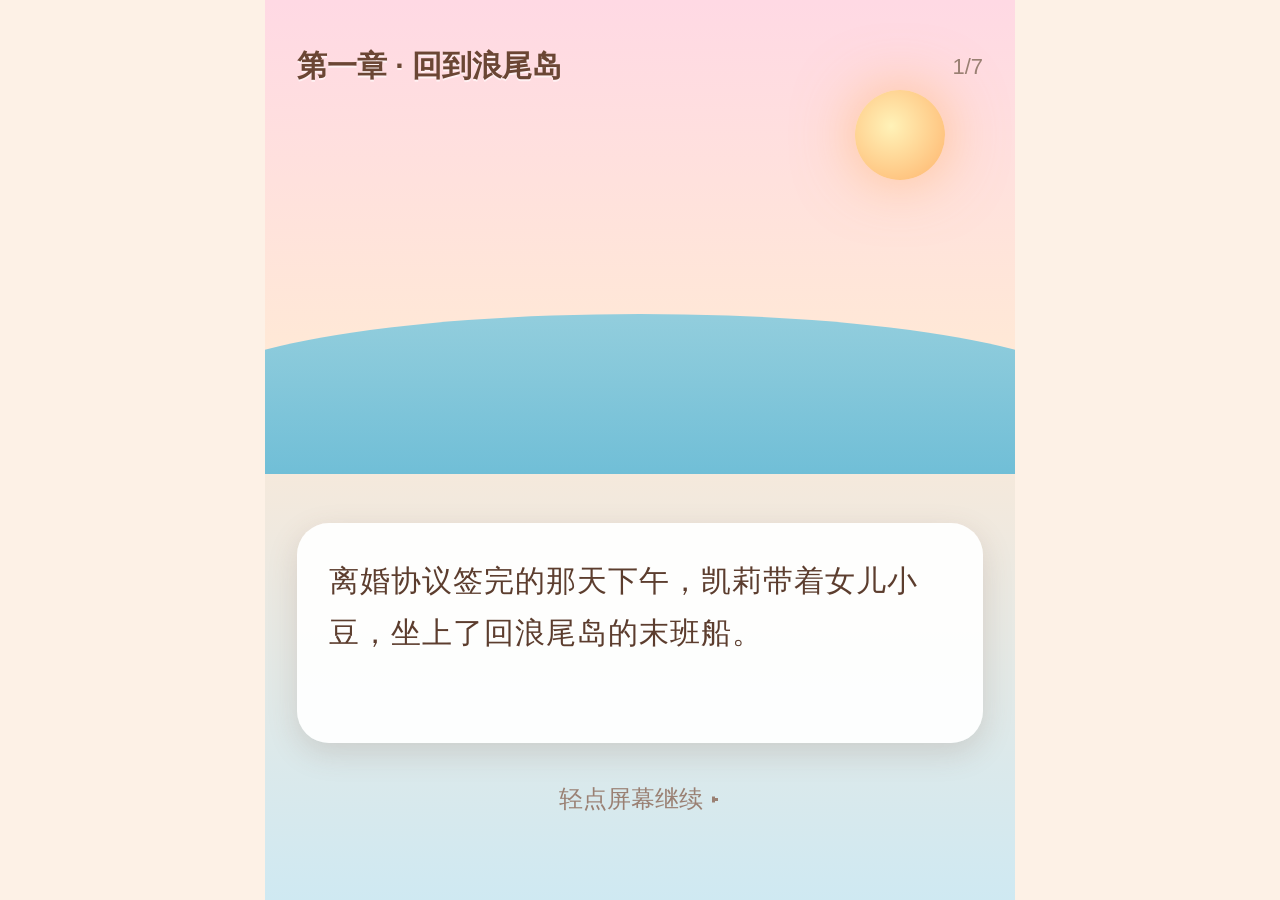
==== app/src/main/assets/www/index.html @ c302c4e8 "v1.0 初始版本：浪漫餐厅安卓版（WebView 移植） - 7×9 棋盘合成消除 + 餐厅经营完整玩法 - 7 条合成链 × 7 级、7 台可拖动生成器 - 订单/体力/自动合成/全自动合成 - " ====
<!DOCTYPE html>
<html lang="zh-CN">
<head>
<meta charset="utf-8">
<!-- 布局视口固定 750 CSS px：小程序的 1rpx = 1px，wxss 直接 rpx→px 即可 -->
<meta name="viewport" content="width=750, user-scalable=no">
<title>浪漫餐厅</title>
<link rel="stylesheet" href="css/common.css">
<link rel="stylesheet" href="css/game.css">
<link rel="stylesheet" href="css/decor.css">
<link rel="stylesheet" href="css/story.css">
<link rel="stylesheet" href="css/album.css">
</head>
<body>
<div id="app">
  <div id="screen-game" class="screen"></div>
  <div id="screen-decor" class="screen"></div>
  <div id="screen-album" class="screen"></div>
  <div id="screen-story" class="screen overlay"></div>
</div>

<script src="js/bootstrap.js"></script>
<script src="js/wx.js"></script>
<script src="js/config.js"></script>
<script src="js/engine.js"></script>
<script src="js/decor.js"></script>
<script src="js/story.js"></script>
<script src="js/store.js"></script>
<script src="js/audio.js"></script>
<script src="js/page-game.js"></script>
<script src="js/page-decor.js"></script>
<script src="js/page-album.js"></script>
<script src="js/page-story.js"></script>
<script src="js/app.js"></script>
</body>
</html>
---- app/src/main/assets/www/css/common.css ----
/* 全局基础样式（对应 app.wxss + 屏幕切换机制） */
* { margin: 0; padding: 0; box-sizing: border-box; -webkit-tap-highlight-color: transparent; }
html, body { width: 100%; height: 100%; overflow: hidden; }
body {
  font-family: -apple-system, "PingFang SC", "Microsoft YaHei", sans-serif;
  background: #fdf1e6;
  color: #5c3d2e;
  user-select: none;
  -webkit-user-select: none;
  touch-action: manipulation;
}
#app { width: 750px; height: 100vh; position: relative; overflow: hidden; margin: 0 auto; }

.screen { position: absolute; inset: 0; display: none; overflow: hidden; }
.screen.active { display: block; }
.screen.overlay { z-index: 50; }

/* wx.showToast 的兜底样式 */
#wx-toast {
  position: fixed; left: 50%; top: 46%; transform: translate(-50%, -50%) scale(0.9);
  background: rgba(60, 40, 32, 0.88); color: #fff; font-size: 26px;
  padding: 18px 34px; border-radius: 16px; z-index: 999; opacity: 0;
  pointer-events: none; transition: opacity 0.2s, transform 0.2s; max-width: 70%;
  text-align: center;
}
#wx-toast.show { opacity: 1; transform: translate(-50%, -50%) scale(1); }

/* 通用按钮（对应 app.wxss 的 btn-romantic） */
.btn-romantic {
  display: inline-flex; align-items: center; justify-content: center;
  background: linear-gradient(180deg, #ff8fa8 0%, #e8607f 100%);
  color: #fff; font-weight: 700; border-radius: 999px;
  padding: 18px 56px; font-size: 30px;
  box-shadow: 0 6px 16px rgba(232, 96, 127, 0.35);
  cursor: pointer;
}
.btn-romantic:active { transform: scale(0.96); }
---- app/src/main/assets/www/css/game.css ----
/* 浪漫餐厅 · 经营主页样式
 * 移植自 miniprogram/pages/game/game.wxss：
 *   - 所有选择器加 #screen-game 前缀作用域
 *   - 1rpx = 1px（视口 width=750），数值不变
 *   - 补充原 app.wxss 提供的 .mask / .modal / .btn-romantic / .safe-bottom（同样作用域化）
 *   - 小程序 switch / slider 组件改由 checkbox / range 模拟
 */

#screen-game .page {
  min-height: 100vh;
  background: linear-gradient(180deg, #ffe9ef 0%, #fdf1e6 34%, #f6e6d6 100%);
  display: flex;
  flex-direction: column;
  overflow: hidden;
}

/* ---------------------------------------------------------------- HUD */
#screen-game .hud {
  padding: 0 20px 10px;
}

#screen-game .hud-row {
  height: 64px;
  display: flex;
  align-items: center;
  justify-content: flex-start;   /* 整行左对齐：设置 / 金币 / 体力紧跟在店名后面 */
}

#screen-game .brand {
  display: flex;
  align-items: center;
  min-width: 0;        /* 窄屏时让店名先被压缩，别把右边的胶囊挤出屏幕 */
  flex-shrink: 1;
}
#screen-game .brand-icon {
  font-size: 34px;
}
#screen-game .brand-text {
  font-size: 32px;
  font-weight: 800;
  margin-left: 8px;
  color: #5c3d2e;
  letter-spacing: 2px;
  text-shadow: 0 2px 0 #fff;
  overflow: hidden;
  white-space: nowrap;
  text-overflow: ellipsis;
}

#screen-game .res {
  display: flex;
  align-items: center;
  margin-left: 16px;
  flex-shrink: 0;
}

#screen-game .pill {
  flex-shrink: 0;
  display: flex;
  align-items: center;
  height: 52px;
  padding: 0 18px;
  margin-left: 12px;
  border-radius: 999px;
  background: rgba(255, 255, 255, 0.94);
  box-shadow: 0 3px 10px rgba(122, 85, 64, 0.16);
  font-size: 24px;
  color: #7a5540;
}
#screen-game .pill .p-ico {
  font-size: 24px;
  margin-right: 6px;
}
#screen-game .pill .p-num {
  font-weight: 700;
  font-size: 26px;
}
#screen-game .pill .p-sub {
  margin-left: 8px;
  font-size: 20px;
  color: #b09a8c;
}
#screen-game .pill.coin .p-num {
  color: #d99520;
}
#screen-game .pill.st .p-num {
  color: #4fa3d1;
}
#screen-game .pill.st.low {
  background: #ffe6e6;
}
#screen-game .pill.st.low .p-num {
  color: #e8607f;
}

/* 体力胶囊后面的加号 */
#screen-game .p-add {
  margin-left: 10px;
  width: 34px;
  height: 34px;
  line-height: 32px;
  text-align: center;
  border-radius: 50%;
  font-size: 26px;
  font-weight: 800;
  color: #fff;
  background: linear-gradient(135deg, #ff9db4, #e8607f);
  box-shadow: 0 2px 6px rgba(232, 96, 127, 0.4);
}
#screen-game .p-add:active {
  transform: scale(0.88);
}

/* 等级 + 体力 同一排 */
#screen-game .lv-row {
  margin-top: 8px;
  height: 52px;
  display: flex;
  align-items: center;
}
#screen-game .lv-badge {
  flex-shrink: 0;
  width: 78px;
  height: 36px;
  line-height: 36px;
  text-align: center;
  border-radius: 999px;
  background: linear-gradient(135deg, #ffb36b, #ef7f57);
  color: #fff;
  font-size: 22px;
  font-weight: 800;
  box-shadow: 0 3px 8px rgba(239, 127, 87, 0.4);
}
#screen-game .exp-bar {
  flex: 1;
  height: 16px;
  margin: 0 14px;
  border-radius: 999px;
  background: rgba(255, 255, 255, 0.75);
  overflow: hidden;
  box-shadow: inset 0 1px 3px rgba(122, 85, 64, 0.18);
}
#screen-game .exp-fill {
  height: 100%;
  border-radius: 999px;
  background: linear-gradient(90deg, #ffd36b, #ff9a6b);
  transition: width 0.35s ease;
}
#screen-game .exp-text {
  flex-shrink: 0;
  font-size: 20px;
  color: #a08a7c;
  min-width: 110px;
  text-align: right;
}

/* ---------------------------------------------------------------- 订单 */
#screen-game .orders {
  display: flex;
  padding: 8px 16px 12px;
}

#screen-game .ocard {
  flex: 1;
  margin: 0 6px;
  background: linear-gradient(180deg, #fffdfa 0%, #fff4ea 100%);
  border-radius: 22px;
  padding: 10px 10px 12px;
  box-shadow: 0 6px 16px rgba(122, 85, 64, 0.14);
  position: relative;
  border: 3px solid transparent;
  overflow: hidden;
}
#screen-game .ocard.ready {
  border-color: #7fd0a8;
  box-shadow: 0 6px 18px rgba(111, 201, 176, 0.4);
}

#screen-game .o-head {
  display: flex;
  align-items: center;
}
#screen-game .o-avatar {
  font-size: 30px;
}
#screen-game .o-name {
  font-size: 22px;
  color: #7a5540;
  font-weight: 700;
  margin-left: 6px;
  overflow: hidden;
  white-space: nowrap;
  text-overflow: ellipsis;
}

#screen-game .o-items {
  display: flex;
  flex-wrap: wrap;
  margin: 8px 0 6px;
  min-height: 56px;
}
#screen-game .o-item {
  display: flex;
  flex-direction: column;
  align-items: center;
  width: 52px;
  padding: 3px 0;
  margin: 0 4px 4px 0;
  border-radius: 12px;
  background: rgba(255, 255, 255, 0.9);
  border: 2px solid #f0e0d0;
  position: relative;
}
#screen-game .o-item.ok {
  border-color: #7fd0a8;
  background: #eafaf3;
}
#screen-game .oi-icon {
  font-size: 28px;
  line-height: 32px;
}
#screen-game .oi-n {
  font-size: 17px;
  color: #a08a7c;
  line-height: 20px;
}
#screen-game .o-item.ok .oi-n {
  color: #4aa383;
}

#screen-game .o-foot {
  display: flex;
  align-items: center;
  justify-content: space-between;
}
#screen-game .o-coin {
  font-size: 22px;
  font-weight: 800;
  color: #d99520;
}
#screen-game .o-btn {
  height: 44px;
  line-height: 40px;
  padding: 0 20px;
  border-radius: 999px;
  font-size: 22px;
  font-weight: 700;
  color: #b8a599;
  background: #f2ece6;
  border: 2px solid #e6dbd0;
}
#screen-game .o-btn.on {
  color: #fff;
  background: linear-gradient(135deg, #ff9db4, #e8607f);
  border-color: transparent;
  box-shadow: 0 4px 10px rgba(232, 96, 127, 0.35);
  animation: breathe 1.4s ease-in-out infinite;
}

#screen-game .o-ready-flag {
  position: absolute;
  right: 6px;
  top: 4px;
  width: 30px;
  height: 30px;
  line-height: 30px;
  text-align: center;
  border-radius: 50%;
  background: #6fc9b0;
  color: #fff;
  font-size: 18px;
  font-weight: 800;
}

@keyframes breathe {
  0%, 100% { transform: scale(1); }
  50% { transform: scale(1.06); }
}

/* ---------------------------------------------------------------- 自动合成 */
#screen-game .autobar {
  display: flex;
  align-items: center;
  justify-content: center;
  gap: 16px;
  padding: 2px 0 6px;
}
#screen-game .btn-auto {
  display: flex;
  align-items: center;
  height: 52px;
  padding: 0 30px;
  border-radius: 999px;
  font-size: 25px;
  font-weight: 800;
  color: #fff;
  background: linear-gradient(135deg, #ffd48a 0%, #f2a03c 100%);
  border: 2px solid rgba(255, 255, 255, 0.65);
  box-shadow: 0 4px 12px rgba(226, 150, 60, 0.35);
  text-shadow: 0 1px 2px rgba(160, 100, 20, 0.25);
}
/* 全自动合成：玫红色，和「合一对」区分开 */
#screen-game .btn-auto.all {
  background: linear-gradient(135deg, #ff9fb5 0%, #e8607f 100%);
  box-shadow: 0 4px 12px rgba(232, 96, 127, 0.38);
  text-shadow: 0 1px 2px rgba(150, 40, 70, 0.28);
}
#screen-game .btn-auto:active {
  transform: scale(0.95);
  opacity: 0.92;
}
#screen-game .ba-ico {
  font-size: 26px;
  margin-right: 8px;
}
#screen-game .ba-txt {
  letter-spacing: 2px;
}

/* ---------------------------------------------------------------- 棋盘 */
#screen-game .board-wrap {
  flex: 1;
  display: flex;
  align-items: center;
  justify-content: center;
  padding: 4px 0 8px;
}

#screen-game .board {
  position: relative;
  border-radius: 26px;
  background: linear-gradient(180deg, #e8c9a8 0%, #dcb894 100%);
  box-shadow: 0 10px 28px rgba(122, 85, 64, 0.28), inset 0 2px 0 rgba(255, 255, 255, 0.5);
  padding: 0;
  overflow: hidden;
}

/* 物品层：整体重建用，自身不接收事件，事件挂在物品元素上 */
#screen-game .items-layer {
  position: absolute;
  left: 0;
  top: 0;
  width: 100%;
  height: 100%;
  pointer-events: none;
}
#screen-game .items-layer > * {
  pointer-events: auto;
}

#screen-game .cell {
  position: absolute;
  border-radius: 14px;
  background: rgba(255, 255, 255, 0.26);
  box-shadow: inset 0 1px 2px rgba(122, 85, 64, 0.14);
}
#screen-game .cell.gen-cell {
  background: rgba(120, 82, 58, 0.14);
}
#screen-game .cell.hint {
  background: rgba(111, 201, 176, 0.55);
  box-shadow: 0 0 0 3px rgba(111, 201, 176, 0.6);
}

#screen-game .item {
  position: absolute;
  padding: 4px;
  transition: transform 0.12s ease;
}
#screen-game .item-inner {
  width: 100%;
  height: 100%;
  border-radius: 16px;
  background: linear-gradient(180deg, #fffefc 0%, #fff2e4 100%);
  box-shadow: 0 4px 10px rgba(122, 85, 64, 0.22), inset 0 -3px 0 rgba(122, 85, 64, 0.08);
  display: flex;
  align-items: center;
  justify-content: center;
  position: relative;
}
#screen-game .item-icon {
  font-size: 46px;
  line-height: 1;
  filter: drop-shadow(0 2px 2px rgba(122, 85, 64, 0.2));
}
#screen-game .item-lv {
  position: absolute;
  left: 4px;
  top: 3px;
  min-width: 26px;
  height: 26px;
  line-height: 26px;
  padding: 0 5px;
  border-radius: 999px;
  background: rgba(122, 85, 64, 0.85);
  color: #fff;
  font-size: 17px;
  font-weight: 700;
  text-align: center;
}
#screen-game .item.maxlv .item-inner {
  background: linear-gradient(180deg, #fff6d8 0%, #ffe6b0 100%);
  box-shadow: 0 4px 12px rgba(213, 149, 32, 0.4), inset 0 0 0 3px #f5c85a;
}
#screen-game .item-star {
  position: absolute;
  right: 3px;
  bottom: 2px;
  font-size: 15px;
  font-weight: 800;
  color: #d99520;
}

#screen-game .item.pop .item-inner {
  animation: pop 0.36s cubic-bezier(0.34, 1.56, 0.64, 1);
}
@keyframes pop {
  0% { transform: scale(0.6); }
  55% { transform: scale(1.22); }
  100% { transform: scale(1); }
}

/* 生成器 */
#screen-game .gen {
  position: absolute;
  padding: 3px;
}
#screen-game .gen-inner {
  width: 100%;
  height: 100%;
  border-radius: 16px;
  background: linear-gradient(180deg, #8a6a52 0%, #6d4f3b 100%);
  border: 2px solid rgba(255, 216, 168, 0.55);
  box-shadow: 0 4px 10px rgba(60, 38, 28, 0.35), inset 0 2px 0 rgba(255, 255, 255, 0.18), 0 0 0 4px rgba(255, 216, 168, 0.1);
  display: flex;
  flex-direction: column;
  align-items: center;
  justify-content: center;
  position: relative;
}
#screen-game .gen-icon {
  font-size: 40px;
  line-height: 40px;
  filter: drop-shadow(0 2px 2px rgba(0, 0, 0, 0.25));
}
#screen-game .gen-name {
  font-size: 16px;
  color: #f4e3d2;
  line-height: 22px;
  margin-top: 2px;
}
#screen-game .gen-tap {
  position: absolute;
  right: 4px;
  bottom: 3px;
  font-size: 15px;
  color: #ffd9a8;
  opacity: 0.85;
}
#screen-game .gen:not(.dragging):active .gen-inner {
  transform: scale(0.94);
}
#screen-game .gen.dragging .gen-inner {
  box-shadow: 0 12px 24px rgba(60, 38, 28, 0.45), inset 0 2px 0 rgba(255, 255, 255, 0.2), 0 0 0 5px rgba(255, 216, 168, 0.28);
}

/* ---------------------------------------------------------------- 底部栏 */
#screen-game .tabbar {
  display: flex;
  padding: 10px 40px 14px;
  justify-content: space-around;
  background: rgba(255, 255, 255, 0.7);
  border-top: 2px solid rgba(255, 255, 255, 0.6);
}
#screen-game .tab {
  position: relative;
  display: flex;
  flex-direction: column;
  align-items: center;
  width: 120px;
}
#screen-game .tab-ico {
  font-size: 40px;
  line-height: 44px;
}
#screen-game .tab-txt {
  font-size: 20px;
  color: #8a7264;
  margin-top: 2px;
}
#screen-game .tab:active {
  opacity: 0.6;
}
#screen-game .dot {
  position: absolute;
  right: 22px;
  top: 0;
  width: 16px;
  height: 16px;
  border-radius: 50%;
  background: #e8607f;
  box-shadow: 0 0 0 3px rgba(232, 96, 127, 0.25);
}

/* ---------------------------------------------------------------- 反馈 */
#screen-game .floats {
  position: fixed;
  left: 0;
  right: 0;
  top: 42%;
  display: flex;
  flex-direction: column;
  align-items: center;
  pointer-events: none;
  z-index: 800;
}
#screen-game .float {
  font-size: 32px;
  font-weight: 800;
  color: #d99520;
  text-shadow: 0 2px 6px rgba(255, 255, 255, 0.9);
  animation: floatUp 1.2s ease-out forwards;
  margin-bottom: 4px;
}
#screen-game .float.merge { color: #e8607f; }
#screen-game .float.st { color: #4fa3d1; }
#screen-game .float.exp { color: #6fc9b0; }
@keyframes floatUp {
  0% { opacity: 0; transform: translateY(10px) scale(0.8); }
  20% { opacity: 1; transform: translateY(0) scale(1.1); }
  100% { opacity: 0; transform: translateY(-60px) scale(1); }
}

#screen-game .toast {
  position: fixed;
  left: 50%;
  bottom: 200px;
  transform: translateX(-50%);
  max-width: 80%;
  padding: 16px 28px;
  border-radius: 999px;
  background: rgba(74, 52, 40, 0.9);
  color: #fff8f0;
  font-size: 24px;
  text-align: center;
  z-index: 1200;
  box-shadow: 0 6px 20px rgba(60, 38, 28, 0.3);
}

/* ---------------------------------------------------------------- 遮罩 / 弹窗（来自原 app.wxss） */
#screen-game .mask {
  position: fixed;
  left: 0;
  top: 0;
  right: 0;
  bottom: 0;
  background: rgba(60, 38, 28, 0.55);
  z-index: 900;
}
#screen-game .modal {
  position: fixed;
  left: 50%;
  top: 50%;
  transform: translate(-50%, -50%);
  z-index: 1000;
  background: #fff;
  border-radius: 32px;
  box-shadow: 0 12px 36px rgba(122, 85, 64, 0.22);
  overflow: hidden;
}
/* 通用按钮（按原 app.wxss 的规格覆盖 common.css 的全局版） */
#screen-game .btn-romantic {
  background: linear-gradient(135deg, #ff9db4 0%, #e8607f 100%);
  color: #fff;
  border-radius: 999px;
  font-size: 30px;
  font-weight: 600;
  box-shadow: 0 6px 16px rgba(232, 96, 127, 0.4);
  display: flex;
  align-items: center;
  justify-content: center;
  padding: 0 32px;
  height: 76px;
  transition: transform 0.12s ease;
}
#screen-game .btn-romantic:active {
  transform: scale(0.95);
}
/* 顶部安全区适配（来自原 app.wxss） */
#screen-game .safe-bottom {
  padding-bottom: env(safe-area-inset-bottom);
}

/* 出售弹窗 */
#screen-game .sell-modal {
  width: 480px;
  padding: 40px 36px 36px;
  text-align: center;
}
#screen-game .sell-title {
  font-size: 30px;
  font-weight: 800;
  color: #5c3d2e;
}
#screen-game .sell-icon {
  font-size: 100px;
  margin: 16px 0 8px;
}
#screen-game .sell-name {
  font-size: 26px;
  color: #8a7264;
}
#screen-game .pill.gear {
  margin-left: 0;
  padding: 0 14px;
  height: 52px;
  justify-content: center;
}
#screen-game .pill.gear .p-ico {
  margin-right: 0;
  font-size: 26px;
}
#screen-game .pill.gear.off {
  background: rgba(255, 255, 255, 0.6);
}
#screen-game .pill.gear:active {
  transform: scale(0.92);
}

/* 设置面板 */
#screen-game .set-modal {
  width: 560px;
  padding: 36px 36px 32px;
}
#screen-game .set-title {
  font-size: 32px;
  font-weight: 800;
  color: #5c3d2e;
  text-align: center;
  margin-bottom: 26px;
}
#screen-game .set-row {
  display: flex;
  align-items: center;
  justify-content: space-between;
  height: 72px;
  padding: 0 4px;
  border-bottom: 2px solid #f5ece2;
}
#screen-game .set-label {
  font-size: 27px;
  color: #7a5540;
  font-weight: 600;
}
/* 说明小字 */
#screen-game .set-sub {
  font-size: 19px;
  color: #bda899;
  padding: 6px 4px 10px;
  margin-top: -6px;
}
#screen-game .set-vol {
  padding: 18px 4px 6px;
}
#screen-game .set-vol-head {
  display: flex;
  align-items: center;
  justify-content: space-between;
  margin-bottom: 6px;
}
#screen-game .set-val {
  font-size: 26px;
  font-weight: 800;
  color: #d99520;
}
#screen-game .set-slider {
  width: 100%;
  margin: 0;
}
#screen-game .set-vol-ends {
  display: flex;
  justify-content: space-between;
  font-size: 19px;
  color: #c0aa9c;
  margin-top: -4px;
}
#screen-game .set-tip {
  font-size: 20px;
  color: #b09a8c;
  text-align: center;
  margin: 18px 0 24px;
}

/* ---------------------------------------------------------------- 组件模拟 */
/* switch（原 <switch color="#e8607f">） */
#screen-game .switch {
  position: relative;
  display: inline-block;
  width: 52px;
  height: 32px;
  flex-shrink: 0;
}
#screen-game .switch input {
  display: none;
}
#screen-game .switch .sw-track {
  position: absolute;
  left: 0;
  top: 0;
  right: 0;
  bottom: 0;
  border-radius: 999px;
  background: #e9e2da;
  transition: background 0.2s ease;
}
#screen-game .switch .sw-track::after {
  content: '';
  position: absolute;
  left: 2px;
  top: 2px;
  width: 28px;
  height: 28px;
  border-radius: 50%;
  background: #fff;
  box-shadow: 0 2px 6px rgba(0, 0, 0, 0.2);
  transition: transform 0.2s ease;
}
#screen-game .switch input:checked + .sw-track {
  background: #e8607f;
}
#screen-game .switch input:checked + .sw-track::after {
  transform: translateX(20px);
}

/* slider（原 <slider block-size="24" activeColor="#e8607f" backgroundColor="#efe2d6" block-color="#e8607f">） */
#screen-game .set-slider {
  -webkit-appearance: none;
  appearance: none;
  height: 6px;
  border-radius: 999px;
  background: #efe2d6;   /* JS 会按当前值改成分段渐变，模拟 activeColor */
  outline: none;
  margin: 12px 0 10px;
}
#screen-game .set-slider::-webkit-slider-thumb {
  -webkit-appearance: none;
  appearance: none;
  width: 24px;
  height: 24px;
  border-radius: 50%;
  background: #e8607f;
  box-shadow: 0 2px 6px rgba(232, 96, 127, 0.4);
}
#screen-game .set-slider:disabled {
  opacity: 0.5;
}
---- app/src/main/assets/www/css/decor.css ----
/* 餐厅装修页样式（移植自 decor.wxss，单位已转 px，选择器加 #screen-decor 前缀） */

#screen-decor .page {
  height: 100vh;
  box-sizing: border-box;
  background: linear-gradient(180deg, #ffe9ef 0%, #fdf1e6 30%, #f6e6d6 100%);
  display: flex;
  flex-direction: column;
  overflow: hidden;
}

#screen-decor .nav {
  height: 72px;
  display: flex;
  align-items: center;
  padding: 0 28px;
  position: relative;
}
#screen-decor .back {
  width: 56px;
  height: 56px;
  line-height: 52px;
  text-align: center;
  font-size: 44px;
  font-weight: 700;
  color: #7a5540;
  background: rgba(255, 255, 255, 0.9);
  border-radius: 50%;
  box-shadow: 0 3px 10px rgba(122, 85, 64, 0.16);
}
#screen-decor .nav-title {
  position: absolute;
  left: 0;
  right: 0;
  text-align: center;
  font-size: 32px;
  font-weight: 800;
  color: #5c3d2e;
  pointer-events: none;
}
#screen-decor .nav-coin {
  margin-left: auto;
  font-size: 26px;
  font-weight: 800;
  color: #d99520;
  background: rgba(255, 255, 255, 0.9);
  padding: 6px 20px;
  border-radius: 999px;
}

/* ---------------------------------------------------------------- 房间 */
#screen-decor .room {
  flex-shrink: 0;
  position: relative;
  margin: 10px 24px 0;
  height: 480px;
  border-radius: 28px;
  overflow: hidden;
  background: #cbb9a8;
  box-shadow: 0 10px 26px rgba(122, 85, 64, 0.22);
}

#screen-decor .wallpaper {
  position: absolute;
  left: 0;
  right: 0;
  top: 0;
  bottom: 0;
  background:
    repeating-linear-gradient(90deg, rgba(255, 255, 255, 0.06) 0 24px, rgba(0, 0, 0, 0.05) 24px 48px),
    #c3b09e;
}
#screen-decor .room.walled .wallpaper {
  background:
    repeating-linear-gradient(90deg, rgba(255, 255, 255, 0.5) 0 26px, rgba(255, 214, 224, 0.5) 26px 52px),
    linear-gradient(180deg, #fff4e8 0%, #ffe6ec 100%);
}

#screen-decor .floor {
  position: absolute;
  left: 0;
  right: 0;
  bottom: 0;
  height: 90px;
  background: #9c8a7a;
  display: flex;
  align-items: center;
  justify-content: center;
  transition: background 0.4s ease;
}
#screen-decor .floor.done {
  background:
    repeating-linear-gradient(90deg, #d9a76a 0 46px, #c9965a 46px 48px),
    linear-gradient(180deg, #e0b478, #c9965a);
}
#screen-decor .f-hint {
  font-size: 18px;
  color: #efe4d8;
}

#screen-decor .part {
  position: absolute;
  border-radius: 18px;
  display: flex;
  flex-direction: column;
  align-items: center;
  justify-content: center;
  background: rgba(255, 255, 255, 0.42);
  border: 2px dashed rgba(122, 85, 64, 0.4);
  overflow: hidden;
}
#screen-decor .part .p-ico {
  font-size: 46px;
  opacity: 0.32;
  filter: grayscale(1);
  line-height: 1.1;
}
#screen-decor .part .p-hint {
  font-size: 17px;
  color: #7a6255;
  opacity: 0.8;
  text-align: center;
  padding: 0 6px;
}
#screen-decor .part.done {
  background: rgba(255, 255, 255, 0.92);
  border: 3px solid rgba(232, 96, 127, 0.35);
  box-shadow: 0 6px 14px rgba(122, 85, 64, 0.18);
}
#screen-decor .part.done .p-ico {
  opacity: 1;
  filter: none;
  font-size: 54px;
  filter: drop-shadow(0 3px 4px rgba(122, 85, 64, 0.25));
}
#screen-decor .p-label {
  font-size: 16px;
  font-weight: 800;
  color: #e8607f;
  letter-spacing: 2px;
}

/* 只改透明度：部分元素靠 transform: translateX(-50%) 居中，覆盖 transform 会跑位 */
#screen-decor .part:active,
#screen-decor .floor:active {
  opacity: 0.7;
}

#screen-decor .p-sign { left: 50%; transform: translateX(-50%); top: 14px; width: 320px; height: 58px; }
#screen-decor .p-lamp { left: 50%; transform: translateX(-50%); top: 82px; width: 90px; height: 58px; }
#screen-decor .p-window { left: 24px; top: 110px; width: 200px; height: 150px; }
#screen-decor .p-flowers { left: 34px; top: 268px; width: 180px; height: 52px; }
#screen-decor .p-piano { left: 24px; bottom: 110px; width: 140px; height: 72px; }
#screen-decor .p-terrace { right: 24px; top: 100px; width: 180px; height: 200px; }
#screen-decor .p-kitchen { right: 215px; top: 118px; width: 130px; height: 104px; }
#screen-decor .p-garden { right: 215px; top: 228px; width: 130px; height: 74px; }
#screen-decor .p-counter { left: 50%; transform: translateX(-50%); bottom: 100px; width: 240px; height: 82px; }
#screen-decor .p-seats { left: 172px; bottom: 110px; width: 70px; height: 72px; }
#screen-decor .p-stage { right: 24px; bottom: 100px; width: 130px; height: 82px; }

#screen-decor .p-window.done {
  background: linear-gradient(180deg, #bfe6f5 0%, #ffe9c9 100%);
}
#screen-decor .p-terrace.done {
  background: linear-gradient(180deg, #ffe1c2 0%, #bfe6f5 100%);
}

#screen-decor .cat, #screen-decor .host {
  position: absolute;
  bottom: 16px;
  filter: drop-shadow(0 3px 4px rgba(0, 0, 0, 0.2));
}
#screen-decor .cat { right: 30px; }
#screen-decor .host { left: 36px; }
#screen-decor .cat .p-ico, #screen-decor .host .p-ico, #screen-decor .host-ico {
  font-size: 46px;
}

/* ---------------------------------------------------------------- 线索条 */
#screen-decor .clue-bar {
  margin: 16px 24px 0;
  padding: 16px 24px;
  border-radius: 20px;
  background: linear-gradient(135deg, #4a3a52, #2f2a3a);
  display: flex;
  align-items: center;
  box-shadow: 0 6px 16px rgba(47, 42, 58, 0.3);
}
#screen-decor .cb-ico { font-size: 30px; }
#screen-decor .cb-txt {
  font-size: 24px;
  color: #f3e9dd;
  margin-left: 12px;
  font-weight: 600;
}
#screen-decor .cb-more {
  margin-left: auto;
  font-size: 22px;
  color: #ffb3c7;
}

/* ---------------------------------------------------------------- 清单 */
/* scroll-view -> 普通 div + overflow-y:auto */
#screen-decor .list {
  flex: 1;
  min-height: 0;    /* 关键：不设这条列表会被内容撑开，内部滚动失效 */
  margin-top: 14px;
  padding: 0 24px;
  overflow-y: auto;
  -webkit-overflow-scrolling: touch;
}

#screen-decor .dcard {
  background: #fff;
  border-radius: 24px;
  padding: 20px 22px;
  margin-bottom: 16px;
  box-shadow: 0 6px 16px rgba(122, 85, 64, 0.12);
  border: 3px solid transparent;
}
#screen-decor .dcard.ready {
  border-color: #ffb3c7;
  box-shadow: 0 6px 18px rgba(232, 96, 127, 0.22);
}
#screen-decor .dcard.done {
  opacity: 0.72;
}
#screen-decor .dcard.hl {
  border-color: #ffb3c7;
  box-shadow: 0 0 0 6px rgba(232, 96, 127, 0.18), 0 8px 20px rgba(232, 96, 127, 0.22);
  animation: hlPulse 0.8s ease-out;
}
@keyframes hlPulse {
  0% { transform: scale(0.98); }
  60% { transform: scale(1.015); }
  100% { transform: scale(1); }
}

#screen-decor .d-head {
  display: flex;
  align-items: center;
}
#screen-decor .d-name {
  font-size: 28px;
  font-weight: 800;
  color: #5c3d2e;
}
#screen-decor .d-tag {
  margin-left: auto;
  font-size: 20px;
  padding: 4px 16px;
  border-radius: 999px;
  background: #f2ece6;
  color: #a08a7c;
}
#screen-decor .d-tag.ready { background: #ffe0e7; color: #e8607f; }
#screen-decor .d-tag.lack { background: #fff2d9; color: #d99520; }
#screen-decor .d-tag.coin { background: #ffe9e9; color: #d9534f; }
#screen-decor .d-tag.lock { background: #eceff3; color: #8b98a8; }

#screen-decor .d-desc {
  font-size: 22px;
  color: #9a8073;
  margin: 8px 0 12px;
  line-height: 34px;
}

#screen-decor .d-req {
  display: flex;
  flex-wrap: wrap;
}
#screen-decor .req {
  display: flex;
  align-items: center;
  padding: 6px 14px;
  margin: 0 10px 8px 0;
  border-radius: 14px;
  background: #f7f1ea;
  border: 2px solid #ece2d8;
}
#screen-decor .req.ok {
  background: #eafaf3;
  border-color: #a9e2c9;
}
#screen-decor .r-ico { font-size: 28px; }
#screen-decor .r-n { font-size: 20px; color: #a08a7c; margin-left: 6px; }
#screen-decor .req.ok .r-n { color: #4aa383; }

#screen-decor .d-foot {
  display: flex;
  align-items: center;
  margin-top: 6px;
}
#screen-decor .d-cost {
  font-size: 26px;
  font-weight: 800;
  color: #d99520;
}
#screen-decor .d-btn {
  margin-left: auto;
  height: 60px;
  line-height: 56px;
  padding: 0 30px;
  border-radius: 999px;
  background: #f2ece6;
  color: #b8a599;
  font-size: 24px;
  font-weight: 700;
  border: 2px solid #e6dbd0;
}
#screen-decor .d-btn.on {
  color: #fff;
  background: linear-gradient(135deg, #ff9db4, #e8607f);
  border-color: transparent;
  box-shadow: 0 5px 12px rgba(232, 96, 127, 0.35);
}

#screen-decor .pad { height: 40px; }

/* ---------------------------------------------------------------- 弹窗 */
/* 遮罩与居中弹窗（对应 app.wxss 的 .mask / .modal，本页自带作用域版本） */
#screen-decor .mask {
  position: fixed;
  left: 0;
  top: 0;
  right: 0;
  bottom: 0;
  background: rgba(60, 38, 28, 0.55);
  z-index: 900;
}
#screen-decor .modal {
  position: fixed;
  left: 50%;
  top: 50%;
  transform: translate(-50%, -50%);
  z-index: 1000;
  background: #fff;
  border-radius: 32px;
  box-shadow: 0 12px 36px rgba(122, 85, 64, 0.22);
  overflow: hidden;
}

/* 按钮在弹窗内的尺寸对齐 app.wxss（common.css 的全局按钮尺寸不同） */
#screen-decor .btn-romantic {
  height: 76px;
  padding: 0 32px;
  font-size: 30px;
  font-weight: 600;
  box-sizing: border-box;
}
#screen-decor .btn-romantic.ghost {
  background: rgba(255, 255, 255, 0.86);
  color: #e8607f;
  box-shadow: 0 2px 8px rgba(122, 85, 64, 0.12);
  border: 2px solid rgba(232, 96, 127, 0.28);
}

#screen-decor .cf {
  width: 560px;
  padding: 34px 32px 30px;
  text-align: center;
}
#screen-decor .cf-title {
  font-size: 32px;
  font-weight: 800;
  color: #5c3d2e;
}
#screen-decor .cf-desc {
  font-size: 24px;
  color: #9a8073;
  margin: 10px 0 20px;
  line-height: 36px;
}
#screen-decor .cf-req {
  display: flex;
  flex-direction: column;
  align-items: flex-start;
  background: #fdf6ee;
  border-radius: 18px;
  padding: 16px 20px;
}
#screen-decor .cf-req-item {
  display: flex;
  align-items: center;
  padding: 6px 0;
}
#screen-decor .cf-n {
  font-size: 24px;
  color: #7a5540;
  margin-left: 10px;
}
#screen-decor .cf-btns {
  display: flex;
  margin-top: 26px;
}
#screen-decor .cf-btns .btn-romantic {
  flex: 1;
  margin: 0 10px;
}

#screen-decor .clue-modal {
  width: 560px;
  padding: 34px 32px 30px;
}
#screen-decor .clue-title {
  font-size: 30px;
  font-weight: 800;
  color: #4a3a52;
  margin-bottom: 16px;
}
#screen-decor .clue-item {
  font-size: 24px;
  color: #6c5f52;
  line-height: 42px;
}

#screen-decor .toast {
  position: fixed;
  left: 50%;
  bottom: 160px;
  transform: translateX(-50%);
  padding: 16px 28px;
  border-radius: 999px;
  background: rgba(74, 52, 40, 0.9);
  color: #fff8f0;
  font-size: 24px;
  z-index: 1200;
  max-width: 76%;
  text-align: center;
}
---- app/src/main/assets/www/css/story.css ----
/* 剧情页样式：移植自 pages/story/story.wxss（rpx→px，选择器加 #screen-story 前缀） */
#screen-story .story {
  min-height: 100vh;
  position: relative;
  background: linear-gradient(180deg, #ffd9e4 0%, #ffe9d6 40%, #cfe9f2 100%);
  overflow: hidden;
}

#screen-story .sky {
  position: absolute;
  left: 0;
  right: 0;
  top: 0;
  height: 46%;
}
#screen-story .sun {
  position: absolute;
  right: 70px;
  top: 90px;
  width: 90px;
  height: 90px;
  border-radius: 50%;
  background: radial-gradient(circle at 40% 40%, #fff2b8, #ffb36b);
  box-shadow: 0 0 60px rgba(255, 179, 107, 0.7);
}
#screen-story .sea {
  position: absolute;
  left: -10%;
  right: -10%;
  bottom: -60px;
  height: 160px;
  border-radius: 50% 50% 0 0;
  background: linear-gradient(180deg, #7fc9de, #59b7d6);
  opacity: 0.85;
}

#screen-story .topbar {
  position: relative;
  display: flex;
  align-items: center;
  justify-content: space-between;
  padding: 16px 32px;
}
#screen-story .title {
  font-size: 30px;
  font-weight: 800;
  color: #6b4634;
  text-shadow: 0 2px 0 rgba(255, 255, 255, 0.6);
}
#screen-story .progress {
  font-size: 22px;
  color: #9a8073;
}

#screen-story .stage {
  position: relative;
  height: 420px;
  display: flex;
  align-items: flex-end;
  justify-content: center;
}
#screen-story .actor {
  display: flex;
  flex-direction: column;
  align-items: center;
}
#screen-story .actor.hide {
  opacity: 0;
}
#screen-story .avatar {
  font-size: 170px;
  line-height: 1;
  filter: drop-shadow(0 8px 14px rgba(122, 85, 64, 0.28));
  animation: bob 2.6s ease-in-out infinite;
}
#screen-story .who {
  margin-top: 8px;
  padding: 4px 22px;
  border-radius: 999px;
  background: rgba(255, 255, 255, 0.9);
  font-size: 24px;
  font-weight: 700;
  color: #7a5540;
  box-shadow: 0 3px 10px rgba(122, 85, 64, 0.16);
}
@keyframes bob {
  0%, 100% { transform: translateY(0); }
  50% { transform: translateY(-10px); }
}

#screen-story .dialog {
  position: relative;
  margin: 0 32px;
  min-height: 220px;
  padding: 32px 32px 36px;
  border-radius: 32px;
  background: rgba(255, 255, 255, 0.94);
  box-shadow: 0 10px 30px rgba(122, 85, 64, 0.18);
}
#screen-story .dialog .text {
  font-size: 30px;
  line-height: 52px;
  color: #5c3d2e;
  letter-spacing: 1px;
}
#screen-story .caret {
  position: absolute;
  right: 34px;
  bottom: 26px;
  width: 12px;
  height: 30px;
  background: #e8607f;
  animation: blink 0.7s steps(1) infinite;
}
@keyframes blink {
  0%, 50% { opacity: 1; }
  51%, 100% { opacity: 0; }
}

#screen-story .foot {
  margin-top: 40px;
  display: flex;
  flex-direction: column;
  align-items: center;
}
#screen-story .tip {
  font-size: 24px;
  color: #9a8073;
  animation: story-breathe 1.6s ease-in-out infinite;
}
/* 原版 breathe 定义在 game.wxss（小程序 wxss 全局生效）；这里就近复制并改名，避免与 game.css 冲突 */
@keyframes story-breathe {
  0%, 100% { transform: scale(1); }
  50% { transform: scale(1.06); }
}
#screen-story .done-foot {
  flex-direction: row;
  justify-content: center;
}
#screen-story .done-foot .btn-romantic {
  margin: 0 16px;
  min-width: 240px;
}
/* app.wxss 的 .btn-romantic.ghost（common.css 不含此变体，就近补齐） */
#screen-story .btn-romantic.ghost {
  background: rgba(255, 255, 255, 0.86);
  color: #e8607f;
  box-shadow: 0 4px 12px rgba(122, 85, 64, 0.14);
}
---- app/src/main/assets/www/css/album.css ----
/* 图鉴页样式：移植自 pages/album/album.wxss（rpx→px，选择器加 #screen-album 前缀） */
#screen-album .page {
  min-height: 100vh;
  background: linear-gradient(180deg, #ffe9ef 0%, #fdf1e6 30%, #f6e6d6 100%);
  display: flex;
  flex-direction: column;
}

#screen-album .nav {
  height: 72px;
  display: flex;
  align-items: center;
  padding: 0 28px;
  position: relative;
}
#screen-album .back {
  width: 56px;
  height: 56px;
  line-height: 52px;
  text-align: center;
  font-size: 44px;
  font-weight: 700;
  color: #7a5540;
  background: rgba(255, 255, 255, 0.9);
  border-radius: 50%;
  box-shadow: 0 3px 10px rgba(122, 85, 64, 0.16);
  cursor: pointer;
}
#screen-album .nav-title {
  position: absolute;
  left: 0;
  right: 0;
  text-align: center;
  font-size: 32px;
  font-weight: 800;
  color: #5c3d2e;
  pointer-events: none;
}
#screen-album .nav-num {
  margin-left: auto;
  font-size: 26px;
  font-weight: 800;
  color: #e8607f;
}

#screen-album .summary {
  margin: 16px 24px;
  padding: 24px 28px;
  background: #fff;
  border-radius: 24px;
  box-shadow: 0 6px 16px rgba(122, 85, 64, 0.12);
  display: flex;
  align-items: center;
}
#screen-album .ring {
  width: 110px;
  height: 110px;
  border-radius: 50%;
  background: conic-gradient(#ff9db4 0turn, #ffd6e0 1turn);
  display: flex;
  align-items: center;
  justify-content: center;
  box-shadow: 0 4px 12px rgba(232, 96, 127, 0.25);
}
#screen-album .ring-num {
  width: 84px;
  height: 84px;
  line-height: 84px;
  text-align: center;
  border-radius: 50%;
  background: #fff;
  font-size: 26px;
  font-weight: 800;
  color: #e8607f;
}
#screen-album .sum-txt {
  margin-left: 24px;
  flex: 1;
}
#screen-album .sum-line {
  font-size: 27px;
  color: #7a5540;
  font-weight: 600;
}
#screen-album .hl {
  color: #e8607f;
  font-size: 32px;
  font-weight: 800;
}
#screen-album .sum-sub {
  font-size: 20px;
  color: #a08a7c;
  margin-top: 6px;
}

/* 原 scroll-view scroll-y：Web 端用 overflow-y 滚动 */
#screen-album .body {
  flex: 1;
  padding: 0 24px;
  overflow-y: auto;
}

#screen-album .group {
  background: #fff;
  border-radius: 24px;
  padding: 20px 22px;
  margin-bottom: 16px;
  box-shadow: 0 6px 16px rgba(122, 85, 64, 0.1);
}
#screen-album .g-head {
  display: flex;
  align-items: center;
  margin-bottom: 12px;
}
#screen-album .g-name {
  font-size: 27px;
  font-weight: 800;
  color: #5c3d2e;
}
#screen-album .g-num {
  margin-left: auto;
  font-size: 22px;
  color: #a08a7c;
}

#screen-album .g-items {
  display: flex;
  flex-wrap: wrap;
}
#screen-album .cell {
  width: 120px;
  padding: 12px 0 10px;
  margin: 0 8px 12px 0;
  border-radius: 18px;
  background: #f7f1ea;
  display: flex;
  flex-direction: column;
  align-items: center;
  opacity: 0.5;
}
#screen-album .cell.got {
  opacity: 1;
  background: linear-gradient(180deg, #fffdf8 0%, #fff0e2 100%);
  box-shadow: 0 4px 10px rgba(122, 85, 64, 0.14);
}
#screen-album .c-ico {
  font-size: 44px;
  line-height: 1.1;
}
#screen-album .c-name {
  font-size: 18px;
  color: #7a5540;
  margin-top: 4px;
  text-align: center;
}
#screen-album .c-lv {
  font-size: 16px;
  color: #c0ac9c;
}

#screen-album .pad { height: 40px; }
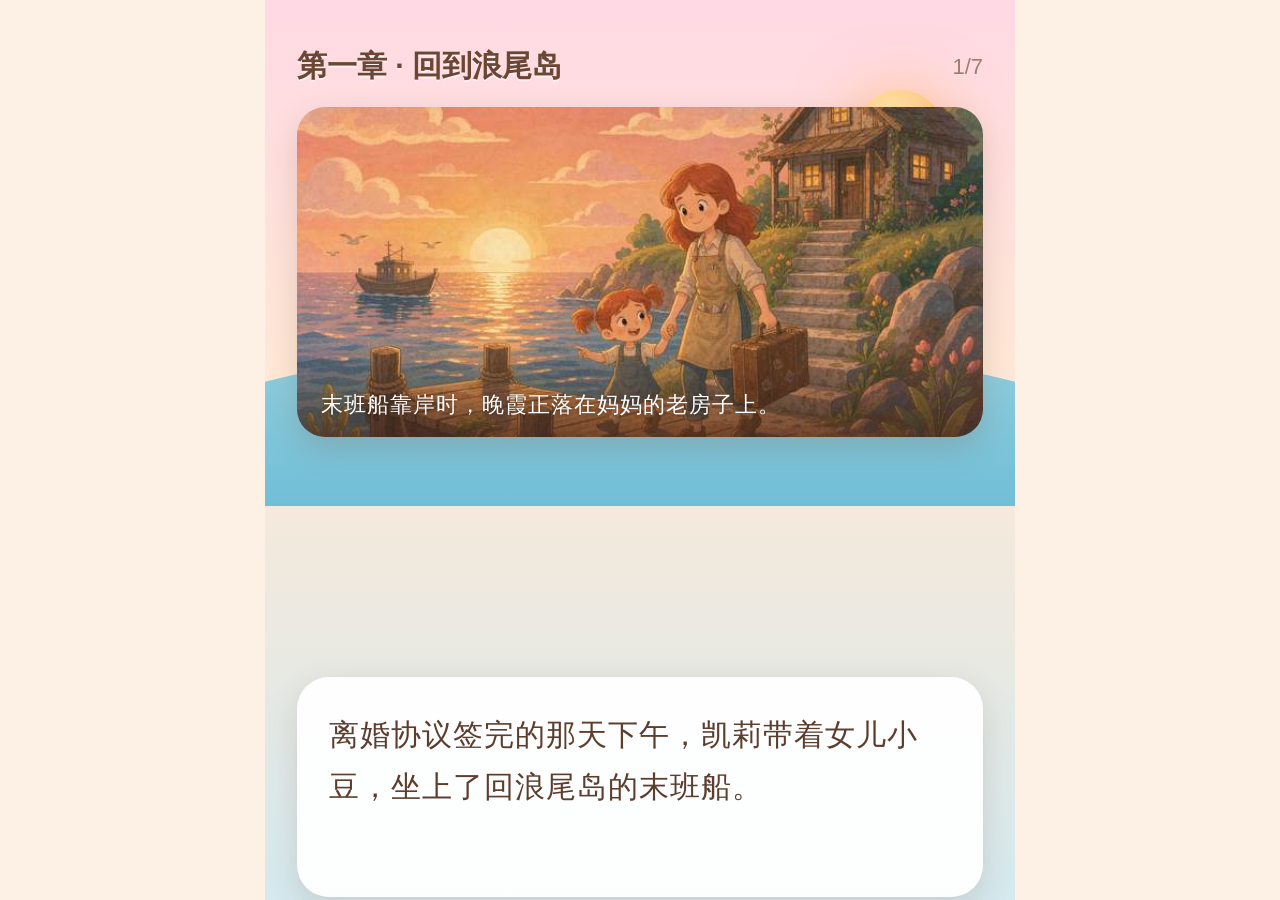
==== commit 6f7c600a: "v1.6 品牌改名熊家餐厅 + 生成物飞入动画 + 图鉴滑动修复 - 全量改名：浪漫餐厅 -> 熊家餐厅（标题/品牌名/分享/剧情台词/应用名） - 点击生成器：物品抛物线飞入目标格，落地弹出（Web" ====
--- a/app/src/main/assets/www/index.html
+++ b/app/src/main/assets/www/index.html
@@ -4,7 +4,7 @@
 <meta charset="utf-8">
 <!-- 布局视口固定 750 CSS px：小程序的 1rpx = 1px，wxss 直接 rpx→px 即可 -->
 <meta name="viewport" content="width=750, user-scalable=no">
-<title>浪漫餐厅</title>
+<title>熊家餐厅</title>
 <link rel="stylesheet" href="css/common.css">
 <link rel="stylesheet" href="css/game.css">
 <link rel="stylesheet" href="css/decor.css">
--- a/app/src/main/assets/www/css/game.css
+++ b/app/src/main/assets/www/css/game.css
@@ -1,4 +1,4 @@
-/* 浪漫餐厅 · 经营主页样式
+/* 熊家餐厅 · 经营主页样式
  * 移植自 miniprogram/pages/game/game.wxss：
  *   - 所有选择器加 #screen-game 前缀作用域
  *   - 1rpx = 1px（视口 width=750），数值不变
@@ -154,96 +154,148 @@
   text-align: right;
 }
 
-/* ---------------------------------------------------------------- 订单 */
+/* ---------------------------------------------------------------- 订单（v1.5 紧凑备菜区） */
 #screen-game .orders {
   display: flex;
-  padding: 8px 16px 12px;
+  padding: 6px 12px 8px;
 }
 
 #screen-game .ocard {
   flex: 1;
-  margin: 0 6px;
+  margin: 0 4px;
   background: linear-gradient(180deg, #fffdfa 0%, #fff4ea 100%);
-  border-radius: 22px;
-  padding: 10px 10px 12px;
-  box-shadow: 0 6px 16px rgba(122, 85, 64, 0.14);
+  border-radius: 16px;
+  padding: 6px 6px 5px;
+  box-shadow: 0 4px 12px rgba(122, 85, 64, 0.12);
   position: relative;
-  border: 3px solid transparent;
+  border: 2px solid transparent;
   overflow: hidden;
 }
 #screen-game .ocard.ready {
   border-color: #7fd0a8;
-  box-shadow: 0 6px 18px rgba(111, 201, 176, 0.4);
-}
-
+  box-shadow: 0 4px 14px rgba(111, 201, 176, 0.4);
+}
+
+/* 头像行：压在托盘上方（z-index） */
 #screen-game .o-head {
   display: flex;
   align-items: center;
+  position: relative;
+  z-index: 2;
 }
 #screen-game .o-avatar {
-  font-size: 30px;
+  font-size: 26px;
+}
+#screen-game .o-face {
+  width: 52px;
+  height: 52px;
+  border-radius: 50%;
+  object-fit: cover;
+  display: block;
+  box-shadow: 0 2px 6px rgba(122, 85, 64, 0.28);
+  border: 2px solid #fff;
 }
 #screen-game .o-name {
-  font-size: 22px;
+  font-size: 19px;
   color: #7a5540;
   font-weight: 700;
-  margin-left: 6px;
+  margin-left: 4px;
   overflow: hidden;
   white-space: nowrap;
   text-overflow: ellipsis;
 }
 
+/* 白色快餐托盘：上沿负边距压住头像底部，形成自然重叠 */
+#screen-game .o-plate {
+  position: relative;
+  margin: -12px 0 0;
+}
+#screen-game .plate-img {
+  width: 100%;
+  display: block;
+  pointer-events: none;
+  -webkit-user-drag: none;
+  user-select: none;
+}
 #screen-game .o-items {
+  position: absolute;
+  left: 0;
+  right: 0;
+  top: 0;
+  bottom: 0;
   display: flex;
   flex-wrap: wrap;
-  margin: 8px 0 6px;
-  min-height: 56px;
-}
+  align-items: center;
+  justify-content: center;
+  padding: 0 2px;
+}
+/* 托盘物品：可点击，右下角数量角标 */
 #screen-game .o-item {
   display: flex;
   flex-direction: column;
   align-items: center;
-  width: 52px;
-  padding: 3px 0;
-  margin: 0 4px 4px 0;
-  border-radius: 12px;
-  background: rgba(255, 255, 255, 0.9);
-  border: 2px solid #f0e0d0;
+  width: 38px;
+  margin: 0 1px;
   position: relative;
-}
-#screen-game .o-item.ok {
-  border-color: #7fd0a8;
-  background: #eafaf3;
+  cursor: pointer;
+  -webkit-tap-highlight-color: transparent;
+}
+#screen-game .o-item:active {
+  transform: scale(0.88);
+}
+#screen-game .o-item.ok .oi-img {
+  filter: drop-shadow(0 0 5px rgba(111, 201, 176, 0.9));
 }
 #screen-game .oi-icon {
-  font-size: 28px;
+  font-size: 32px;
+  line-height: 36px;
+}
+#screen-game .oi-img {
+  width: 36px;
+  height: 36px;
+  object-fit: contain;
+  display: block;
+  pointer-events: none;
+  -webkit-user-drag: none;
+  user-select: none;
+}
+#screen-game .oi-n {
+  position: absolute;
+  right: -6px;
+  bottom: -5px;
+  min-width: 18px;
+  padding: 0 3px;
+  box-sizing: border-box;
+  text-align: center;
+  font-size: 12px;
+  line-height: 16px;
+  border-radius: 999px;
+  color: #fff;
+  background: rgba(96, 66, 50, 0.78);
+  box-shadow: 0 1px 2px rgba(122, 85, 64, 0.3);
+}
+#screen-game .o-item.ok .oi-n {
+  background: #4aa383;
+  font-weight: 700;
+}
+
+#screen-game .o-foot {
+  display: flex;
+  align-items: center;
+  justify-content: space-between;
+  margin-top: 2px;
+}
+#screen-game .o-coin {
+  font-size: 19px;
+  font-weight: 800;
+  color: #d99520;
+}
+#screen-game .o-btn {
+  height: 36px;
   line-height: 32px;
-}
-#screen-game .oi-n {
-  font-size: 17px;
-  color: #a08a7c;
-  line-height: 20px;
-}
-#screen-game .o-item.ok .oi-n {
-  color: #4aa383;
-}
-
-#screen-game .o-foot {
-  display: flex;
-  align-items: center;
-  justify-content: space-between;
-}
-#screen-game .o-coin {
-  font-size: 22px;
-  font-weight: 800;
-  color: #d99520;
-}
-#screen-game .o-btn {
-  height: 44px;
-  line-height: 40px;
-  padding: 0 20px;
-  border-radius: 999px;
-  font-size: 22px;
+  padding: 0 14px;
+  border-radius: 999px;
+  font-size: 19px;
   font-weight: 700;
   color: #b8a599;
   background: #f2ece6;
@@ -283,15 +335,15 @@
   align-items: center;
   justify-content: center;
   gap: 16px;
-  padding: 2px 0 6px;
+  padding: 2px 0 4px;
 }
 #screen-game .btn-auto {
   display: flex;
   align-items: center;
-  height: 52px;
-  padding: 0 30px;
-  border-radius: 999px;
-  font-size: 25px;
+  height: 48px;
+  padding: 0 28px;
+  border-radius: 999px;
+  font-size: 23px;
   font-weight: 800;
   color: #fff;
   background: linear-gradient(135deg, #ffd48a 0%, #f2a03c 100%);
@@ -370,9 +422,6 @@
 #screen-game .item-inner {
   width: 100%;
   height: 100%;
-  border-radius: 16px;
-  background: linear-gradient(180deg, #fffefc 0%, #fff2e4 100%);
-  box-shadow: 0 4px 10px rgba(122, 85, 64, 0.22), inset 0 -3px 0 rgba(122, 85, 64, 0.08);
   display: flex;
   align-items: center;
   justify-content: center;
@@ -382,6 +431,15 @@
   font-size: 46px;
   line-height: 1;
   filter: drop-shadow(0 2px 2px rgba(122, 85, 64, 0.2));
+}
+#screen-game .item-img {
+  width: 100%;
+  height: 100%;
+  object-fit: contain;
+  pointer-events: none;
+  -webkit-user-drag: none;
+  user-select: none;
+  filter: drop-shadow(0 3px 3px rgba(122, 85, 64, 0.25));
 }
 #screen-game .item-lv {
   position: absolute;
@@ -398,9 +456,8 @@
   font-weight: 700;
   text-align: center;
 }
-#screen-game .item.maxlv .item-inner {
-  background: linear-gradient(180deg, #fff6d8 0%, #ffe6b0 100%);
-  box-shadow: 0 4px 12px rgba(213, 149, 32, 0.4), inset 0 0 0 3px #f5c85a;
+#screen-game .item.maxlv .item-img {
+  filter: drop-shadow(0 0 7px rgba(245, 200, 90, 0.95)) drop-shadow(0 3px 3px rgba(122, 85, 64, 0.25));
 }
 #screen-game .item-star {
   position: absolute;
@@ -418,6 +475,21 @@
   0% { transform: scale(0.6); }
   55% { transform: scale(1.22); }
   100% { transform: scale(1); }
+}
+
+/* v1.6 生成物飞入动画：从生成器跳到目标格的飞行元素 */
+#screen-game .fly-item {
+  position: absolute;
+  z-index: 5;
+  pointer-events: none;
+  will-change: transform;
+}
+#screen-game .fly-item img {
+  width: 100%;
+  height: 100%;
+  object-fit: contain;
+  display: block;
+  filter: drop-shadow(0 4px 6px rgba(60, 38, 28, 0.4));
 }
 
 /* 生成器 */
@@ -442,6 +514,16 @@
   font-size: 40px;
   line-height: 40px;
   filter: drop-shadow(0 2px 2px rgba(0, 0, 0, 0.25));
+}
+#screen-game .gen-img {
+  width: 88%;
+  height: 72%;
+  object-fit: contain;
+  border-radius: 12px;
+  animation: genGlow 1.9s ease-in-out infinite;
+  pointer-events: none;
+  -webkit-user-drag: none;
+  user-select: none;
 }
 #screen-game .gen-name {
   font-size: 16px;
@@ -606,6 +688,15 @@
   font-size: 100px;
   margin: 16px 0 8px;
 }
+#screen-game .sell-img {
+  width: 160px;
+  height: 160px;
+  border-radius: 24px;
+  object-fit: cover;
+  display: block;
+  margin: 16px auto 8px;
+  box-shadow: 0 6px 16px rgba(122, 85, 64, 0.25);
+}
 #screen-game .sell-name {
   font-size: 26px;
   color: #8a7264;
@@ -754,3 +845,70 @@
 #screen-game .set-slider:disabled {
   opacity: 0.5;
 }
+
+/* v1.3 生成器脉冲发光：与普通合成物品区分 */
+@keyframes genGlow {
+  0%, 100% {
+    box-shadow: 0 0 8px rgba(255, 198, 112, 0.55), 0 0 18px rgba(255, 186, 90, 0.25), 0 2px 6px rgba(0, 0, 0, 0.3);
+    filter: drop-shadow(0 0 4px rgba(255, 205, 130, 0.5));
+  }
+  50% {
+    box-shadow: 0 0 18px rgba(255, 208, 130, 0.95), 0 0 34px rgba(255, 186, 90, 0.45), 0 2px 6px rgba(0, 0, 0, 0.3);
+    filter: drop-shadow(0 0 9px rgba(255, 214, 150, 0.85));
+  }
+}
+
+/* v1.4 棋盘下方常驻物品信息栏 */
+#screen-game .infobar {
+  flex: none;
+  height: 86px;
+  margin: 0 16px 6px;
+  border-radius: 18px;
+  background: linear-gradient(180deg, #fffdfa 0%, #fff4ea 100%);
+  box-shadow: 0 6px 16px rgba(122, 85, 64, 0.14);
+  border: 2px solid #f0e0d0;
+  display: flex;
+  align-items: center;
+  padding: 0 16px;
+}
+#screen-game .info-empty {
+  width: 100%;
+  text-align: center;
+  color: #b8a599;
+  font-size: 20px;
+}
+#screen-game .info-body {
+  display: flex;
+  align-items: center;
+  width: 100%;
+}
+#screen-game .info-img {
+  width: 58px;
+  height: 58px;
+  object-fit: contain;
+  margin-right: 14px;
+  pointer-events: none;
+  -webkit-user-drag: none;
+  user-select: none;
+}
+#screen-game .info-text {
+  flex: 1;
+  min-width: 0;
+}
+#screen-game .info-name {
+  font-size: 24px;
+  font-weight: 800;
+  color: #7a5540;
+}
+#screen-game .info-sub {
+  font-size: 19px;
+  color: #a08a7c;
+  margin-top: 4px;
+}
+#screen-game .info-sell {
+  margin-left: auto;
+  height: 46px;
+  line-height: 42px;
+  padding: 0 22px;
+  flex: none;
+}
--- a/app/src/main/assets/www/css/story.css
+++ b/app/src/main/assets/www/css/story.css
@@ -1,149 +1,242 @@
-/* 剧情页样式：移植自 pages/story/story.wxss（rpx→px，选择器加 #screen-story 前缀） */
-#screen-story .story {
-  min-height: 100vh;
-  position: relative;
-  background: linear-gradient(180deg, #ffd9e4 0%, #ffe9d6 40%, #cfe9f2 100%);
-  overflow: hidden;
-}
-
-#screen-story .sky {
-  position: absolute;
-  left: 0;
-  right: 0;
-  top: 0;
-  height: 46%;
-}
-#screen-story .sun {
-  position: absolute;
-  right: 70px;
-  top: 90px;
-  width: 90px;
-  height: 90px;
-  border-radius: 50%;
-  background: radial-gradient(circle at 40% 40%, #fff2b8, #ffb36b);
-  box-shadow: 0 0 60px rgba(255, 179, 107, 0.7);
-}
-#screen-story .sea {
-  position: absolute;
-  left: -10%;
-  right: -10%;
-  bottom: -60px;
-  height: 160px;
-  border-radius: 50% 50% 0 0;
-  background: linear-gradient(180deg, #7fc9de, #59b7d6);
-  opacity: 0.85;
-}
-
-#screen-story .topbar {
-  position: relative;
-  display: flex;
-  align-items: center;
-  justify-content: space-between;
-  padding: 16px 32px;
-}
-#screen-story .title {
-  font-size: 30px;
-  font-weight: 800;
-  color: #6b4634;
-  text-shadow: 0 2px 0 rgba(255, 255, 255, 0.6);
-}
-#screen-story .progress {
-  font-size: 22px;
-  color: #9a8073;
-}
-
-#screen-story .stage {
-  position: relative;
-  height: 420px;
-  display: flex;
-  align-items: flex-end;
-  justify-content: center;
-}
-#screen-story .actor {
-  display: flex;
-  flex-direction: column;
-  align-items: center;
-}
-#screen-story .actor.hide {
-  opacity: 0;
-}
-#screen-story .avatar {
-  font-size: 170px;
-  line-height: 1;
-  filter: drop-shadow(0 8px 14px rgba(122, 85, 64, 0.28));
-  animation: bob 2.6s ease-in-out infinite;
-}
-#screen-story .who {
-  margin-top: 8px;
-  padding: 4px 22px;
-  border-radius: 999px;
-  background: rgba(255, 255, 255, 0.9);
-  font-size: 24px;
-  font-weight: 700;
-  color: #7a5540;
-  box-shadow: 0 3px 10px rgba(122, 85, 64, 0.16);
-}
-@keyframes bob {
-  0%, 100% { transform: translateY(0); }
-  50% { transform: translateY(-10px); }
-}
-
-#screen-story .dialog {
-  position: relative;
-  margin: 0 32px;
-  min-height: 220px;
-  padding: 32px 32px 36px;
-  border-radius: 32px;
-  background: rgba(255, 255, 255, 0.94);
-  box-shadow: 0 10px 30px rgba(122, 85, 64, 0.18);
-}
-#screen-story .dialog .text {
-  font-size: 30px;
-  line-height: 52px;
-  color: #5c3d2e;
-  letter-spacing: 1px;
-}
-#screen-story .caret {
-  position: absolute;
-  right: 34px;
-  bottom: 26px;
-  width: 12px;
-  height: 30px;
-  background: #e8607f;
-  animation: blink 0.7s steps(1) infinite;
-}
-@keyframes blink {
-  0%, 50% { opacity: 1; }
-  51%, 100% { opacity: 0; }
-}
-
-#screen-story .foot {
-  margin-top: 40px;
-  display: flex;
-  flex-direction: column;
-  align-items: center;
-}
-#screen-story .tip {
-  font-size: 24px;
-  color: #9a8073;
-  animation: story-breathe 1.6s ease-in-out infinite;
-}
-/* 原版 breathe 定义在 game.wxss（小程序 wxss 全局生效）；这里就近复制并改名，避免与 game.css 冲突 */
-@keyframes story-breathe {
-  0%, 100% { transform: scale(1); }
-  50% { transform: scale(1.06); }
-}
-#screen-story .done-foot {
-  flex-direction: row;
-  justify-content: center;
-}
-#screen-story .done-foot .btn-romantic {
-  margin: 0 16px;
-  min-width: 240px;
-}
-/* app.wxss 的 .btn-romantic.ghost（common.css 不含此变体，就近补齐） */
-#screen-story .btn-romantic.ghost {
-  background: rgba(255, 255, 255, 0.86);
-  color: #e8607f;
-  box-shadow: 0 4px 12px rgba(122, 85, 64, 0.14);
-}
+/* 剧情页样式：移植自 pages/story/story.wxss（rpx→px，选择器加 #screen-story 前缀） */
+#screen-story .story {
+  min-height: 100vh;
+  position: relative;
+  background: linear-gradient(180deg, #ffd9e4 0%, #ffe9d6 40%, #cfe9f2 100%);
+  overflow: hidden;
+}
+
+#screen-story .sky {
+  position: absolute;
+  left: 0;
+  right: 0;
+  top: 0;
+  height: 46%;
+}
+#screen-story .sun {
+  position: absolute;
+  right: 70px;
+  top: 90px;
+  width: 90px;
+  height: 90px;
+  border-radius: 50%;
+  background: radial-gradient(circle at 40% 40%, #fff2b8, #ffb36b);
+  box-shadow: 0 0 60px rgba(255, 179, 107, 0.7);
+}
+#screen-story .sea {
+  position: absolute;
+  left: -10%;
+  right: -10%;
+  bottom: -60px;
+  height: 160px;
+  border-radius: 50% 50% 0 0;
+  background: linear-gradient(180deg, #7fc9de, #59b7d6);
+  opacity: 0.85;
+}
+
+/* 氛围粒子层：漂浮的 emoji 粒子，类型由章节 fx 决定 */
+#screen-story .fx-layer {
+  position: absolute;
+  left: 0;
+  right: 0;
+  top: 0;
+  bottom: 0;
+  overflow: hidden;
+  pointer-events: none;
+  z-index: 0;
+}
+#screen-story .fx-p {
+  position: absolute;
+  bottom: -40px;
+  opacity: 0;
+  animation: fx-float linear infinite;
+  filter: drop-shadow(0 2px 4px rgba(122, 85, 64, 0.25));
+}
+@keyframes fx-float {
+  0% { transform: translateY(0) rotate(0deg); opacity: 0; }
+  12% { opacity: 0.9; }
+  85% { opacity: 0.5; }
+  100% { transform: translateY(-620px) rotate(24deg); opacity: 0; }
+}
+
+/* 章节插图卡片：入场弹入 + 缓慢 Ken Burns 推移 */
+#screen-story .art-card {
+  position: relative;
+  margin: 4px 32px 0;
+  height: 330px;
+  border-radius: 28px;
+  overflow: hidden;
+  box-shadow: 0 12px 30px rgba(122, 85, 64, 0.22);
+  z-index: 1;
+}
+#screen-story .art-card.art-in {
+  animation: art-in 0.65s cubic-bezier(0.2, 0.9, 0.3, 1.15) both;
+}
+@keyframes art-in {
+  from { opacity: 0; transform: scale(0.86) translateY(24px); }
+  to { opacity: 1; transform: scale(1) translateY(0); }
+}
+#screen-story .art-img {
+  width: 100%;
+  height: 100%;
+  object-fit: cover;
+  display: block;
+  animation: kenburns 14s ease-in-out infinite alternate;
+}
+@keyframes kenburns {
+  from { transform: scale(1) translate(0, 0); }
+  to { transform: scale(1.09) translate(-8px, -10px); }
+}
+#screen-story .art-card.art-in .art-caption {
+  animation: cap-fade 0.9s 0.35s both;
+}
+#screen-story .art-caption {
+  position: absolute;
+  left: 0;
+  right: 0;
+  bottom: 0;
+  padding: 44px 24px 16px;
+  font-size: 22px;
+  line-height: 32px;
+  color: #fff;
+  letter-spacing: 1px;
+  background: linear-gradient(180deg, transparent, rgba(60, 30, 20, 0.6));
+  text-shadow: 0 1px 4px rgba(0, 0, 0, 0.35);
+}
+@keyframes cap-fade {
+  from { opacity: 0; transform: translateY(12px); }
+  to { opacity: 1; transform: translateY(0); }
+}
+
+#screen-story .topbar {
+  position: relative;
+  display: flex;
+  align-items: center;
+  justify-content: space-between;
+  padding: 16px 32px;
+}
+#screen-story .title {
+  font-size: 30px;
+  font-weight: 800;
+  color: #6b4634;
+  text-shadow: 0 2px 0 rgba(255, 255, 255, 0.6);
+}
+#screen-story .progress {
+  font-size: 22px;
+  color: #9a8073;
+}
+
+#screen-story .stage {
+  position: relative;
+  height: 240px;
+  display: flex;
+  align-items: flex-end;
+  justify-content: center;
+}
+#screen-story .actor {
+  display: flex;
+  flex-direction: column;
+  align-items: center;
+}
+#screen-story .actor.hide {
+  opacity: 0;
+}
+#screen-story .actor.pop {
+  animation: pop-in 0.35s ease-out;
+}
+@keyframes pop-in {
+  from { transform: scale(0.6); opacity: 0; }
+  to { transform: scale(1); opacity: 1; }
+}
+#screen-story .avatar-img {
+  width: 190px;
+  height: 190px;
+  border-radius: 50%;
+  object-fit: cover;
+  display: block;
+  border: 6px solid rgba(255, 255, 255, 0.9);
+  box-shadow: 0 10px 24px rgba(122, 85, 64, 0.3);
+  animation: bob 2.6s ease-in-out infinite;
+  -webkit-user-drag: none;
+  user-select: none;
+}
+#screen-story .avatar {
+  font-size: 110px;
+  line-height: 1;
+  filter: drop-shadow(0 8px 14px rgba(122, 85, 64, 0.28));
+  animation: bob 2.6s ease-in-out infinite;
+}
+#screen-story .who {
+  margin-top: 8px;
+  padding: 4px 22px;
+  border-radius: 999px;
+  background: rgba(255, 255, 255, 0.9);
+  font-size: 24px;
+  font-weight: 700;
+  color: #7a5540;
+  box-shadow: 0 3px 10px rgba(122, 85, 64, 0.16);
+}
+@keyframes bob {
+  0%, 100% { transform: translateY(0); }
+  50% { transform: translateY(-10px); }
+}
+
+#screen-story .dialog {
+  position: relative;
+  margin: 0 32px;
+  min-height: 220px;
+  padding: 32px 32px 36px;
+  border-radius: 32px;
+  background: rgba(255, 255, 255, 0.94);
+  box-shadow: 0 10px 30px rgba(122, 85, 64, 0.18);
+}
+#screen-story .dialog .text {
+  font-size: 30px;
+  line-height: 52px;
+  color: #5c3d2e;
+  letter-spacing: 1px;
+}
+#screen-story .caret {
+  position: absolute;
+  right: 34px;
+  bottom: 26px;
+  width: 12px;
+  height: 30px;
+  background: #e8607f;
+  animation: blink 0.7s steps(1) infinite;
+}
+@keyframes blink {
+  0%, 50% { opacity: 1; }
+  51%, 100% { opacity: 0; }
+}
+
+#screen-story .foot {
+  margin-top: 40px;
+  display: flex;
+  flex-direction: column;
+  align-items: center;
+}
+#screen-story .tip {
+  font-size: 24px;
+  color: #9a8073;
+  animation: story-breathe 1.6s ease-in-out infinite;
+}
+/* 原版 breathe 定义在 game.wxss（小程序 wxss 全局生效）；这里就近复制并改名，避免与 game.css 冲突 */
+@keyframes story-breathe {
+  0%, 100% { transform: scale(1); }
+  50% { transform: scale(1.06); }
+}
+#screen-story .done-foot {
+  flex-direction: row;
+  justify-content: center;
+}
+#screen-story .done-foot .btn-romantic {
+  margin: 0 16px;
+  min-width: 240px;
+}
+/* app.wxss 的 .btn-romantic.ghost（common.css 不含此变体，就近补齐） */
+#screen-story .btn-romantic.ghost {
+  background: rgba(255, 255, 255, 0.86);
+  color: #e8607f;
+  box-shadow: 0 4px 12px rgba(122, 85, 64, 0.14);
+}
--- a/app/src/main/assets/www/css/album.css
+++ b/app/src/main/assets/www/css/album.css
@@ -1,161 +1,181 @@
-/* 图鉴页样式：移植自 pages/album/album.wxss（rpx→px，选择器加 #screen-album 前缀） */
-#screen-album .page {
-  min-height: 100vh;
-  background: linear-gradient(180deg, #ffe9ef 0%, #fdf1e6 30%, #f6e6d6 100%);
-  display: flex;
-  flex-direction: column;
-}
-
-#screen-album .nav {
-  height: 72px;
-  display: flex;
-  align-items: center;
-  padding: 0 28px;
-  position: relative;
-}
-#screen-album .back {
-  width: 56px;
-  height: 56px;
-  line-height: 52px;
-  text-align: center;
-  font-size: 44px;
-  font-weight: 700;
-  color: #7a5540;
-  background: rgba(255, 255, 255, 0.9);
-  border-radius: 50%;
-  box-shadow: 0 3px 10px rgba(122, 85, 64, 0.16);
-  cursor: pointer;
-}
-#screen-album .nav-title {
-  position: absolute;
-  left: 0;
-  right: 0;
-  text-align: center;
-  font-size: 32px;
-  font-weight: 800;
-  color: #5c3d2e;
-  pointer-events: none;
-}
-#screen-album .nav-num {
-  margin-left: auto;
-  font-size: 26px;
-  font-weight: 800;
-  color: #e8607f;
-}
-
-#screen-album .summary {
-  margin: 16px 24px;
-  padding: 24px 28px;
-  background: #fff;
-  border-radius: 24px;
-  box-shadow: 0 6px 16px rgba(122, 85, 64, 0.12);
-  display: flex;
-  align-items: center;
-}
-#screen-album .ring {
-  width: 110px;
-  height: 110px;
-  border-radius: 50%;
-  background: conic-gradient(#ff9db4 0turn, #ffd6e0 1turn);
-  display: flex;
-  align-items: center;
-  justify-content: center;
-  box-shadow: 0 4px 12px rgba(232, 96, 127, 0.25);
-}
-#screen-album .ring-num {
-  width: 84px;
-  height: 84px;
-  line-height: 84px;
-  text-align: center;
-  border-radius: 50%;
-  background: #fff;
-  font-size: 26px;
-  font-weight: 800;
-  color: #e8607f;
-}
-#screen-album .sum-txt {
-  margin-left: 24px;
-  flex: 1;
-}
-#screen-album .sum-line {
-  font-size: 27px;
-  color: #7a5540;
-  font-weight: 600;
-}
-#screen-album .hl {
-  color: #e8607f;
-  font-size: 32px;
-  font-weight: 800;
-}
-#screen-album .sum-sub {
-  font-size: 20px;
-  color: #a08a7c;
-  margin-top: 6px;
-}
-
-/* 原 scroll-view scroll-y：Web 端用 overflow-y 滚动 */
-#screen-album .body {
-  flex: 1;
-  padding: 0 24px;
-  overflow-y: auto;
-}
-
-#screen-album .group {
-  background: #fff;
-  border-radius: 24px;
-  padding: 20px 22px;
-  margin-bottom: 16px;
-  box-shadow: 0 6px 16px rgba(122, 85, 64, 0.1);
-}
-#screen-album .g-head {
-  display: flex;
-  align-items: center;
-  margin-bottom: 12px;
-}
-#screen-album .g-name {
-  font-size: 27px;
-  font-weight: 800;
-  color: #5c3d2e;
-}
-#screen-album .g-num {
-  margin-left: auto;
-  font-size: 22px;
-  color: #a08a7c;
-}
-
-#screen-album .g-items {
-  display: flex;
-  flex-wrap: wrap;
-}
-#screen-album .cell {
-  width: 120px;
-  padding: 12px 0 10px;
-  margin: 0 8px 12px 0;
-  border-radius: 18px;
-  background: #f7f1ea;
-  display: flex;
-  flex-direction: column;
-  align-items: center;
-  opacity: 0.5;
-}
-#screen-album .cell.got {
-  opacity: 1;
-  background: linear-gradient(180deg, #fffdf8 0%, #fff0e2 100%);
-  box-shadow: 0 4px 10px rgba(122, 85, 64, 0.14);
-}
-#screen-album .c-ico {
-  font-size: 44px;
-  line-height: 1.1;
-}
-#screen-album .c-name {
-  font-size: 18px;
-  color: #7a5540;
-  margin-top: 4px;
-  text-align: center;
-}
-#screen-album .c-lv {
-  font-size: 16px;
-  color: #c0ac9c;
-}
-
-#screen-album .pad { height: 40px; }
+/* 图鉴页样式：移植自 pages/album/album.wxss（rpx→px，选择器加 #screen-album 前缀） */
+#screen-album .page {
+  /* v1.6 修复无法下滑：screen 容器 overflow:hidden，必须用确定高度 +
+     flex 分配，让 .body 成为唯一滚动区（min-height:100vh 会被裁切且无处滚动） */
+  height: 100%;
+  background: linear-gradient(180deg, #ffe9ef 0%, #fdf1e6 30%, #f6e6d6 100%);
+  display: flex;
+  flex-direction: column;
+  overflow: hidden;
+}
+
+#screen-album .nav {
+  height: 72px;
+  display: flex;
+  align-items: center;
+  padding: 0 28px;
+  position: relative;
+}
+#screen-album .back {
+  width: 56px;
+  height: 56px;
+  line-height: 52px;
+  text-align: center;
+  font-size: 44px;
+  font-weight: 700;
+  color: #7a5540;
+  background: rgba(255, 255, 255, 0.9);
+  border-radius: 50%;
+  box-shadow: 0 3px 10px rgba(122, 85, 64, 0.16);
+  cursor: pointer;
+}
+#screen-album .nav-title {
+  position: absolute;
+  left: 0;
+  right: 0;
+  text-align: center;
+  font-size: 32px;
+  font-weight: 800;
+  color: #5c3d2e;
+  pointer-events: none;
+}
+#screen-album .nav-num {
+  margin-left: auto;
+  font-size: 26px;
+  font-weight: 800;
+  color: #e8607f;
+}
+
+#screen-album .summary {
+  flex: none;
+  margin: 16px 24px;
+  padding: 24px 28px;
+  background: #fff;
+  border-radius: 24px;
+  box-shadow: 0 6px 16px rgba(122, 85, 64, 0.12);
+  display: flex;
+  align-items: center;
+}
+#screen-album .ring {
+  width: 110px;
+  height: 110px;
+  border-radius: 50%;
+  background: conic-gradient(#ff9db4 0turn, #ffd6e0 1turn);
+  display: flex;
+  align-items: center;
+  justify-content: center;
+  box-shadow: 0 4px 12px rgba(232, 96, 127, 0.25);
+}
+#screen-album .ring-num {
+  width: 84px;
+  height: 84px;
+  line-height: 84px;
+  text-align: center;
+  border-radius: 50%;
+  background: #fff;
+  font-size: 26px;
+  font-weight: 800;
+  color: #e8607f;
+}
+#screen-album .sum-txt {
+  margin-left: 24px;
+  flex: 1;
+}
+#screen-album .sum-line {
+  font-size: 27px;
+  color: #7a5540;
+  font-weight: 600;
+}
+#screen-album .hl {
+  color: #e8607f;
+  font-size: 32px;
+  font-weight: 800;
+}
+#screen-album .sum-sub {
+  font-size: 20px;
+  color: #a08a7c;
+  margin-top: 6px;
+}
+
+/* 原 scroll-view scroll-y：Web 端用 overflow-y 滚动 */
+#screen-album .body {
+  flex: 1;
+  min-height: 0; /* flex 子项默认 min-height:auto 会拒绝收缩，导致无法滚动 */
+  padding: 0 24px;
+  overflow-y: auto;
+  -webkit-overflow-scrolling: touch;
+  overscroll-behavior: contain;
+  touch-action: pan-y;
+}
+
+#screen-album .group {
+  background: #fff;
+  border-radius: 24px;
+  padding: 20px 22px;
+  margin-bottom: 16px;
+  box-shadow: 0 6px 16px rgba(122, 85, 64, 0.1);
+}
+#screen-album .g-head {
+  display: flex;
+  align-items: center;
+  margin-bottom: 12px;
+}
+#screen-album .g-name {
+  font-size: 27px;
+  font-weight: 800;
+  color: #5c3d2e;
+}
+#screen-album .g-num {
+  margin-left: auto;
+  font-size: 22px;
+  color: #a08a7c;
+}
+
+#screen-album .g-items {
+  display: flex;
+  flex-wrap: wrap;
+}
+#screen-album .cell {
+  width: 120px;
+  padding: 12px 0 10px;
+  margin: 0 8px 12px 0;
+  border-radius: 18px;
+  background: #f7f1ea;
+  display: flex;
+  flex-direction: column;
+  align-items: center;
+  opacity: 0.5;
+}
+#screen-album .cell.got {
+  opacity: 1;
+  background: linear-gradient(180deg, #fffdf8 0%, #fff0e2 100%);
+  box-shadow: 0 4px 10px rgba(122, 85, 64, 0.14);
+}
+#screen-album .c-ico {
+  font-size: 44px;
+  line-height: 1.1;
+}
+#screen-album .c-name {
+  font-size: 18px;
+  color: #7a5540;
+  margin-top: 4px;
+  text-align: center;
+}
+#screen-album .c-lv {
+  font-size: 16px;
+  color: #c0ac9c;
+}
+
+#screen-album .pad { height: 40px; }
+
+/* v1.2 图鉴插图 */
+#screen-album .c-img {
+  width: 92px;
+  height: 92px;
+  border-radius: 16px;
+  object-fit: cover;
+  display: block;
+  pointer-events: none;
+  -webkit-user-drag: none;
+  user-select: none;
+}
